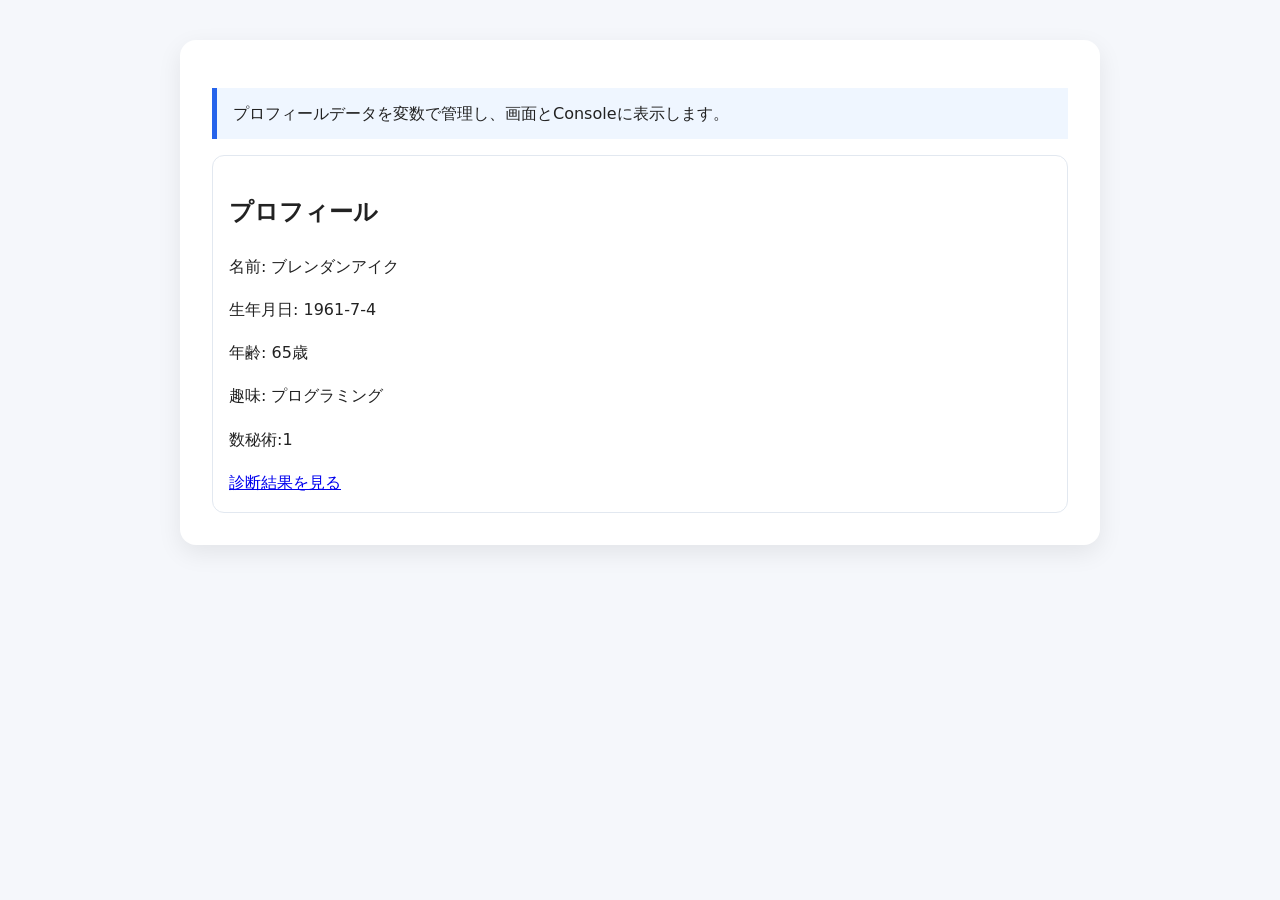
==== index.html @ 068043ab "Add files via upload" ====
<!DOCTYPE html>
<html lang="ja">

<head>
  <meta charset="UTF-8">
  <meta name="viewport" content="width=device-width, initial-scale=1.0">
  <title>Lesson2 変数とデータ型</title>
  <link rel="stylesheet" href="style.css">
</head>

<body>
  <main>
    <p class="note">プロフィールデータを変数で管理し、画面とConsoleに表示します。</p>
    <div id="profile" class="card"></div>
  </main>
  <script src="script.js"></script>
</body>

</html>
---- style.css ----
* {
  box-sizing: border-box;
}
body {
  margin: 0;
  padding: 40px 20px;
  font-family:
    system-ui,
    -apple-system,
    BlinkMacSystemFont,
    "Segoe UI",
    sans-serif;
  line-height: 1.7;
  color: #222;
  background: #f5f7fb;
}
main {
  max-width: 920px;
  margin: 0 auto;
  padding: 32px;
  background: #fff;
  border-radius: 16px;
  box-shadow: 0 8px 24px rgba(0, 0, 0, 0.08);
}
h1 {
  margin-top: 0;
  font-size: clamp(28px, 5vw, 48px);
}
button,
input,
select,
textarea {
  font: inherit;
}
button {
  cursor: pointer;
  padding: 10px 18px;
  border: 0;
  border-radius: 8px;
  color: #fff;
  background: #2563eb;
}
button.secondary {
  background: #64748b;
}
input,
select,
textarea {
  width: 100%;
  max-width: 420px;
  padding: 10px 12px;
  border: 1px solid #cbd5e1;
  border-radius: 8px;
}
.card {
  padding: 16px;
  border: 1px solid #e2e8f0;
  border-radius: 12px;
  background: #fff;
}
.note {
  padding: 12px 16px;
  border-left: 5px solid #2563eb;
  background: #eff6ff;
}
.error {
  color: #dc2626;
  font-weight: 700;
}
.success {
  color: #16a34a;
  font-weight: 700;
}
.grid {
  display: grid;
  gap: 16px;
}
@media (min-width: 720px) {
  .grid.cols-2 {
    grid-template-columns: repeat(2, 1fr);
  }
}

.text {
  font-size: 12px;
}
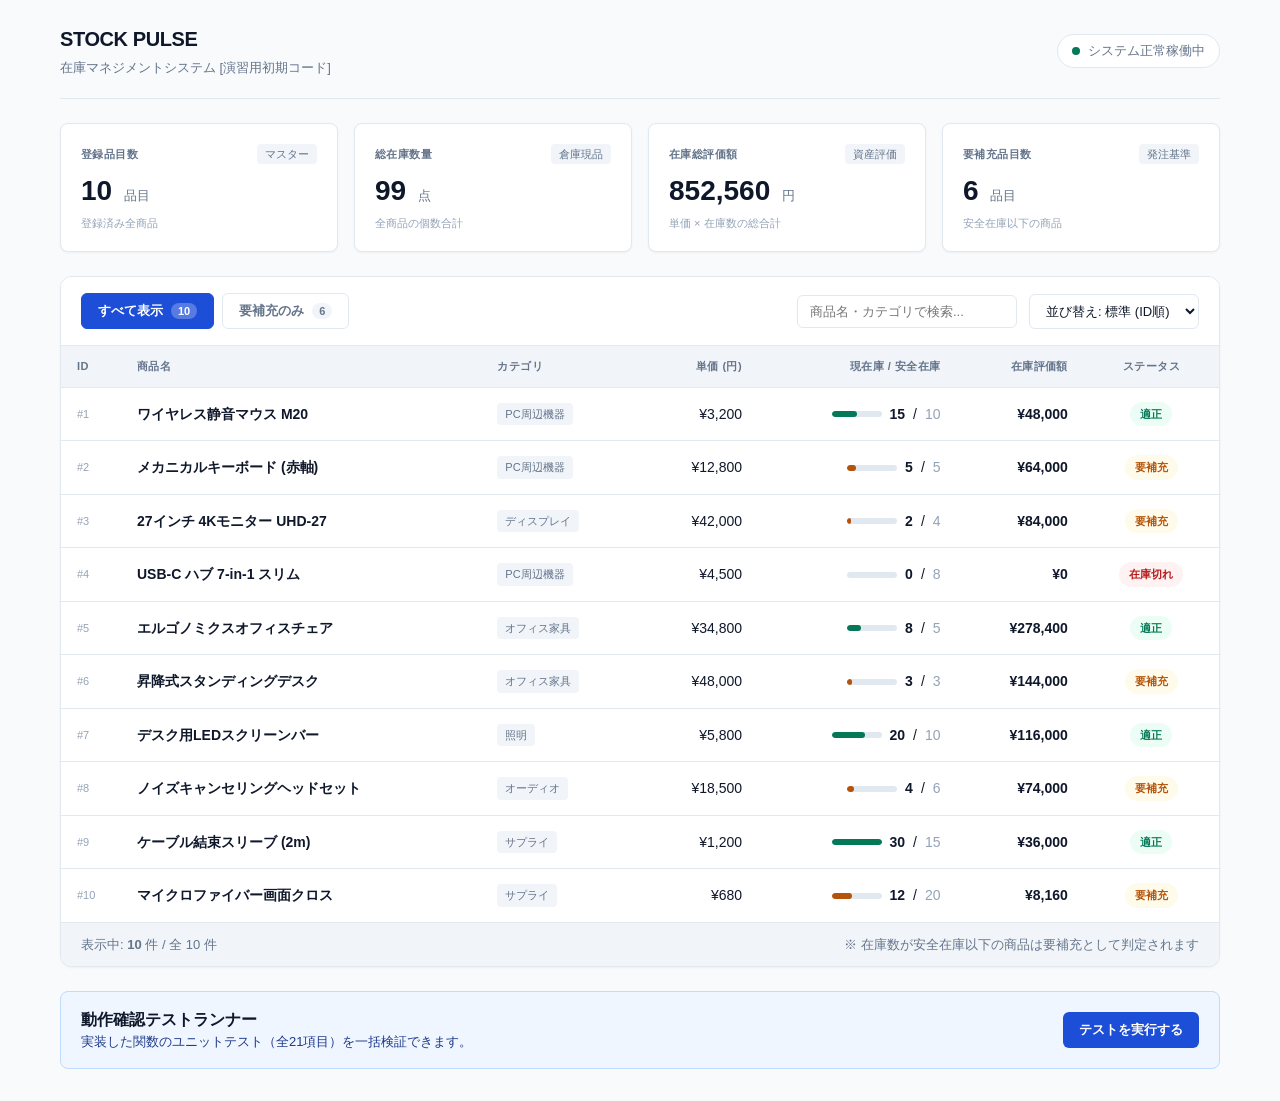
==== commit 3dd71a22: "Add files via upload" ====
--- a/index.html
+++ b/index.html
@@ -1,19 +1,133 @@
 <!DOCTYPE html>
 <html lang="ja">
-
 <head>
   <meta charset="UTF-8">
   <meta name="viewport" content="width=device-width, initial-scale=1.0">
-  <title>Lesson2 変数とデータ型</title>
+  <title>STOCK PULSE | 在庫マネジメントシステム (演習用)</title>
   <link rel="stylesheet" href="style.css">
 </head>
+<body>
+  <div class="app-container">
+    <header class="app-header">
+      <div class="brand-area">
+        <h1 class="app-title">STOCK PULSE</h1>
+        <p class="app-subtitle">在庫マネジメントシステム [演習用初期コード]</p>
+      </div>
+      <div class="system-status">
+        <span class="status-dot"></span>
+        <span>システム正常稼働中</span>
+      </div>
+    </header>
 
-<body>
-  <main>
-    <p class="note">プロフィールデータを変数で管理し、画面とConsoleに表示します。</p>
-    <div id="profile" class="card"></div>
-  </main>
-  <script src="script.js"></script>
+    <section class="summary-grid" aria-label="在庫主要指標">
+      <div class="metric-card">
+        <div class="metric-header">
+          <span class="metric-label">登録品目数</span>
+          <span class="metric-category-tag">マスター</span>
+        </div>
+        <div class="metric-value">
+          <span id="metric-total-items">-</span>
+          <span class="metric-unit">品目</span>
+        </div>
+        <div class="metric-subtext">登録済み全商品</div>
+      </div>
+
+      <div class="metric-card">
+        <div class="metric-header">
+          <span class="metric-label">総在庫数量</span>
+          <span class="metric-category-tag">倉庫現品</span>
+        </div>
+        <div class="metric-value">
+          <span id="metric-total-stock">-</span>
+          <span class="metric-unit">点</span>
+        </div>
+        <div class="metric-subtext">全商品の個数合計</div>
+      </div>
+
+      <div class="metric-card">
+        <div class="metric-header">
+          <span class="metric-label">在庫総評価額</span>
+          <span class="metric-category-tag">資産評価</span>
+        </div>
+        <div class="metric-value">
+          <span id="metric-total-value">-</span>
+          <span class="metric-unit">円</span>
+        </div>
+        <div class="metric-subtext">単価 × 在庫数の総合計</div>
+      </div>
+
+      <div class="metric-card">
+        <div class="metric-header">
+          <span class="metric-label">要補充品目数</span>
+          <span class="metric-category-tag">発注基準</span>
+        </div>
+        <div class="metric-value">
+          <span id="metric-low-stock">-</span>
+          <span class="metric-unit">品目</span>
+        </div>
+        <div class="metric-subtext">安全在庫以下の商品</div>
+      </div>
+    </section>
+
+    <main class="content-card">
+      <div class="toolbar">
+        <div class="filter-buttons">
+          <button id="btn-filter-all" class="btn active" type="button">
+            すべて表示
+            <span id="counter-all" class="btn-counter">0</span>
+          </button>
+          <button id="btn-filter-low" class="btn" type="button">
+            要補充のみ
+            <span id="counter-low" class="btn-counter">0</span>
+          </button>
+        </div>
+
+        <div class="tools-right">
+          <input type="text" id="search-input" class="search-input" placeholder="商品名・カテゴリで検索..." aria-label="商品検索">
+          <select id="sort-select" class="select-box" aria-label="並び替え">
+            <option value="default">並び替え: 標準 (ID順)</option>
+            <option value="price-asc">価格が安い順</option>
+            <option value="price-desc">価格が高い順</option>
+            <option value="stock-asc">在庫が少ない順</option>
+            <option value="stock-desc">在庫が多い順</option>
+          </select>
+        </div>
+      </div>
+
+      <div class="table-wrapper">
+        <table class="stock-table">
+          <thead>
+            <tr>
+              <th class="col-id">ID</th>
+              <th>商品名</th>
+              <th>カテゴリ</th>
+              <th class="col-number">単価 (円)</th>
+              <th class="col-number">現在庫 / 安全在庫</th>
+              <th class="col-number">在庫評価額</th>
+              <th style="text-align: center;">ステータス</th>
+            </tr>
+          </thead>
+          <tbody id="stock-table-body">
+          </tbody>
+        </table>
+      </div>
+
+      <div class="table-footer">
+        <div>表示中: <strong id="current-view-count">0</strong> 件 / 全 <span id="total-view-count">0</span> 件</div>
+        <div>※ 在庫数が安全在庫以下の商品は要補充として判定されます</div>
+      </div>
+    </main>
+
+    <aside class="test-link-banner">
+      <div>
+        <strong>動作確認テストランナー</strong>
+        <p>実装した関数のユニットテスト（全21項目）を一括検証できます。</p>
+      </div>
+      <a href="test.html" class="test-btn">テストを実行する</a>
+    </aside>
+  </div>
+
+  <script src="data.js"></script>
+  <script src="app.js"></script>
 </body>
-
-</html>+</html>
--- a/style.css
+++ b/style.css
@@ -1,86 +1,486 @@
-* {
+:root {
+  --md-sys-color-background: #f8fafc;
+  --md-sys-color-surface: #ffffff;
+  --md-sys-color-surface-variant: #f1f5f9;
+  --md-sys-color-outline: #e2e8f0;
+  --md-sys-color-outline-variant: #cbd5e1;
+
+  --md-sys-color-on-surface: #0f172a;
+  --md-sys-color-on-surface-variant: #64748b;
+  --md-sys-color-on-surface-muted: #94a3b8;
+
+  --md-sys-color-primary: #1d4ed8;
+  --md-sys-color-primary-hover: #1e40af;
+  --md-sys-color-primary-container: #eff6ff;
+  --md-sys-color-on-primary-container: #1e3a8a;
+
+  --md-sys-color-success: #047857;
+  --md-sys-color-success-container: #ecfdf5;
+  --md-sys-color-warning: #b45309;
+  --md-sys-color-warning-container: #fffbeb;
+  --md-sys-color-error: #b91c1c;
+  --md-sys-color-error-container: #fef2f2;
+
+  --font-family-base: -apple-system, BlinkMacSystemFont, "Segoe UI", Roboto, "Hiragino Sans", "Meiryo", sans-serif;
+  --font-size-xs: 11px;
+  --font-size-sm: 13px;
+  --font-size-base: 14px;
+  --font-size-lg: 16px;
+  --font-size-xl: 20px;
+  --font-size-display: 28px;
+
+  --font-weight-regular: 400;
+  --font-weight-medium: 500;
+  --font-weight-semibold: 600;
+  --font-weight-bold: 700;
+
+  --spacing-1: 4px;
+  --spacing-2: 8px;
+  --spacing-3: 12px;
+  --spacing-4: 16px;
+  --spacing-5: 20px;
+  --spacing-6: 24px;
+  --spacing-8: 32px;
+
+  --radius-xs: 4px;
+  --radius-sm: 6px;
+  --radius-md: 8px;
+  --radius-lg: 12px;
+  --radius-full: 9999px;
+
+  --elevation-0: none;
+  --elevation-1: 0 1px 3px 0 rgba(0, 0, 0, 0.04), 0 1px 2px -1px rgba(0, 0, 0, 0.04);
+  --elevation-2: 0 4px 6px -1px rgba(0, 0, 0, 0.06), 0 2px 4px -2px rgba(0, 0, 0, 0.04);
+
+  --focus-ring: 0 0 0 3px rgba(37, 99, 235, 0.2);
+}
+
+*, *::before, *::after {
   box-sizing: border-box;
-}
+  margin: 0;
+  padding: 0;
+}
+
 body {
-  margin: 0;
-  padding: 40px 20px;
-  font-family:
-    system-ui,
-    -apple-system,
-    BlinkMacSystemFont,
-    "Segoe UI",
-    sans-serif;
-  line-height: 1.7;
-  color: #222;
-  background: #f5f7fb;
-}
-main {
-  max-width: 920px;
+  font-family: var(--font-family-base);
+  background-color: var(--md-sys-color-background);
+  color: var(--md-sys-color-on-surface);
+  line-height: 1.5;
+  -webkit-font-smoothing: antialiased;
+}
+
+.app-container {
+  max-width: 1200px;
   margin: 0 auto;
-  padding: 32px;
-  background: #fff;
-  border-radius: 16px;
-  box-shadow: 0 8px 24px rgba(0, 0, 0, 0.08);
-}
-h1 {
-  margin-top: 0;
-  font-size: clamp(28px, 5vw, 48px);
-}
-button,
-input,
-select,
-textarea {
-  font: inherit;
-}
-button {
+  padding: var(--spacing-6) var(--spacing-5) var(--spacing-8);
+}
+
+.app-header {
+  display: flex;
+  justify-content: space-between;
+  align-items: center;
+  padding-bottom: var(--spacing-5);
+  border-bottom: 1px solid var(--md-sys-color-outline);
+  margin-bottom: var(--spacing-6);
+}
+
+.brand-area {
+  display: flex;
+  flex-direction: column;
+  gap: var(--spacing-1);
+}
+
+.app-title {
+  font-size: var(--font-size-xl);
+  font-weight: var(--font-weight-bold);
+  letter-spacing: -0.02em;
+  color: var(--md-sys-color-on-surface);
+}
+
+.app-subtitle {
+  font-size: var(--font-size-sm);
+  color: var(--md-sys-color-on-surface-variant);
+  font-weight: var(--font-weight-regular);
+}
+
+.system-status {
+  display: flex;
+  align-items: center;
+  gap: var(--spacing-2);
+  font-size: var(--font-size-sm);
+  color: var(--md-sys-color-on-surface-variant);
+  background-color: var(--md-sys-color-surface);
+  padding: 6px 14px;
+  border-radius: var(--radius-full);
+  border: 1px solid var(--md-sys-color-outline);
+  cursor: default;
+}
+
+.status-dot {
+  width: 8px;
+  height: 8px;
+  background-color: var(--md-sys-color-success);
+  border-radius: var(--radius-full);
+}
+
+.summary-grid {
+  display: grid;
+  grid-template-columns: repeat(auto-fit, minmax(240px, 1fr));
+  gap: var(--spacing-4);
+  margin-bottom: var(--spacing-6);
+}
+
+.metric-card {
+  background-color: var(--md-sys-color-surface);
+  padding: var(--spacing-5);
+  border-radius: var(--radius-md);
+  border: 1px solid var(--md-sys-color-outline);
+  box-shadow: var(--elevation-1);
+  display: flex;
+  flex-direction: column;
+  cursor: default;
+}
+
+.metric-header {
+  display: flex;
+  justify-content: space-between;
+  align-items: center;
+  margin-bottom: var(--spacing-3);
+}
+
+.metric-label {
+  font-size: var(--font-size-xs);
+  font-weight: var(--font-weight-semibold);
+  color: var(--md-sys-color-on-surface-variant);
+  text-transform: uppercase;
+  letter-spacing: 0.04em;
+}
+
+.metric-category-tag {
+  font-size: var(--font-size-xs);
+  font-weight: var(--font-weight-medium);
+  padding: 2px 8px;
+  border-radius: var(--radius-xs);
+  background-color: var(--md-sys-color-surface-variant);
+  color: var(--md-sys-color-on-surface-variant);
+}
+
+.metric-value {
+  font-size: var(--font-size-display);
+  font-weight: var(--font-weight-bold);
+  color: var(--md-sys-color-on-surface);
+  line-height: 1.1;
+  font-feature-settings: "tnum";
+  font-variant-numeric: tabular-nums;
+}
+
+.metric-unit {
+  font-size: var(--font-size-sm);
+  font-weight: var(--font-weight-medium);
+  color: var(--md-sys-color-on-surface-variant);
+  margin-left: var(--spacing-1);
+}
+
+.metric-subtext {
+  font-size: var(--font-size-xs);
+  color: var(--md-sys-color-on-surface-muted);
+  margin-top: var(--spacing-2);
+}
+
+.content-card {
+  background-color: var(--md-sys-color-surface);
+  border-radius: var(--radius-lg);
+  border: 1px solid var(--md-sys-color-outline);
+  box-shadow: var(--elevation-1);
+  overflow: hidden;
+}
+
+.toolbar {
+  padding: var(--spacing-4) var(--spacing-5);
+  border-bottom: 1px solid var(--md-sys-color-outline);
+  display: flex;
+  flex-wrap: wrap;
+  gap: var(--spacing-3);
+  justify-content: space-between;
+  align-items: center;
+  background-color: var(--md-sys-color-surface);
+}
+
+.filter-buttons {
+  display: flex;
+  gap: var(--spacing-2);
+}
+
+.btn {
+  padding: 8px 16px;
+  font-size: var(--font-size-sm);
+  font-weight: var(--font-weight-semibold);
+  border-radius: var(--radius-sm);
+  border: 1px solid var(--md-sys-color-outline);
+  background-color: var(--md-sys-color-surface);
+  color: var(--md-sys-color-on-surface-variant);
   cursor: pointer;
-  padding: 10px 18px;
-  border: 0;
-  border-radius: 8px;
-  color: #fff;
-  background: #2563eb;
-}
-button.secondary {
-  background: #64748b;
-}
-input,
-select,
-textarea {
+  transition: background-color 0.15s ease, border-color 0.15s ease, color 0.15s ease;
+  display: inline-flex;
+  align-items: center;
+  gap: var(--spacing-2);
+}
+
+.btn:hover {
+  background-color: var(--md-sys-color-surface-variant);
+  color: var(--md-sys-color-on-surface);
+  border-color: var(--md-sys-color-outline-variant);
+}
+
+.btn:focus-visible {
+  outline: none;
+  box-shadow: var(--focus-ring);
+}
+
+.btn:active {
+  transform: translateY(1px);
+}
+
+.btn.active {
+  background-color: var(--md-sys-color-primary);
+  border-color: var(--md-sys-color-primary);
+  color: #ffffff;
+}
+
+.btn.active:hover {
+  background-color: var(--md-sys-color-primary-hover);
+  border-color: var(--md-sys-color-primary-hover);
+}
+
+.btn-counter {
+  background-color: rgba(255, 255, 255, 0.25);
+  padding: 2px 7px;
+  border-radius: var(--radius-full);
+  font-size: var(--font-size-xs);
+  font-feature-settings: "tnum";
+}
+
+.btn:not(.active) .btn-counter {
+  background-color: var(--md-sys-color-surface-variant);
+  color: var(--md-sys-color-on-surface-variant);
+}
+
+.tools-right {
+  display: flex;
+  align-items: center;
+  gap: var(--spacing-3);
+  flex-wrap: wrap;
+}
+
+.search-input {
+  padding: 8px 12px;
+  font-size: var(--font-size-sm);
+  border: 1px solid var(--md-sys-color-outline);
+  border-radius: var(--radius-sm);
+  outline: none;
+  width: 220px;
+  background-color: var(--md-sys-color-surface);
+  color: var(--md-sys-color-on-surface);
+  transition: border-color 0.15s ease, box-shadow 0.15s ease;
+}
+
+.search-input:focus {
+  border-color: var(--md-sys-color-primary);
+  box-shadow: var(--focus-ring);
+}
+
+.select-box {
+  padding: 8px 12px;
+  font-size: var(--font-size-sm);
+  border: 1px solid var(--md-sys-color-outline);
+  border-radius: var(--radius-sm);
+  background-color: var(--md-sys-color-surface);
+  color: var(--md-sys-color-on-surface);
+  outline: none;
+  cursor: pointer;
+  transition: border-color 0.15s ease;
+}
+
+.select-box:focus {
+  border-color: var(--md-sys-color-primary);
+  box-shadow: var(--focus-ring);
+}
+
+.table-wrapper {
+  overflow-x: auto;
+}
+
+.stock-table {
   width: 100%;
-  max-width: 420px;
-  padding: 10px 12px;
-  border: 1px solid #cbd5e1;
-  border-radius: 8px;
-}
-.card {
-  padding: 16px;
-  border: 1px solid #e2e8f0;
-  border-radius: 12px;
-  background: #fff;
-}
-.note {
-  padding: 12px 16px;
-  border-left: 5px solid #2563eb;
-  background: #eff6ff;
-}
-.error {
-  color: #dc2626;
-  font-weight: 700;
-}
-.success {
-  color: #16a34a;
-  font-weight: 700;
-}
-.grid {
-  display: grid;
-  gap: 16px;
-}
-@media (min-width: 720px) {
-  .grid.cols-2 {
-    grid-template-columns: repeat(2, 1fr);
+  border-collapse: collapse;
+  text-align: left;
+  font-size: var(--font-size-base);
+}
+
+.stock-table th {
+  background-color: var(--md-sys-color-surface-variant);
+  padding: 12px var(--spacing-4);
+  font-weight: var(--font-weight-semibold);
+  font-size: var(--font-size-xs);
+  color: var(--md-sys-color-on-surface-variant);
+  text-transform: uppercase;
+  letter-spacing: 0.04em;
+  border-bottom: 1px solid var(--md-sys-color-outline);
+  white-space: nowrap;
+}
+
+.stock-table td {
+  padding: 14px var(--spacing-4);
+  border-bottom: 1px solid var(--md-sys-color-outline);
+  vertical-align: middle;
+}
+
+.stock-table tbody tr:hover {
+  background-color: #f8fafc;
+}
+
+.stock-table tbody tr:last-child td {
+  border-bottom: none;
+}
+
+.col-id {
+  width: 60px;
+  color: var(--md-sys-color-on-surface-muted);
+  font-size: var(--font-size-xs);
+  font-feature-settings: "tnum";
+}
+
+.col-product-name {
+  font-weight: var(--font-weight-semibold);
+  color: var(--md-sys-color-on-surface);
+}
+
+.category-tag {
+  display: inline-block;
+  padding: 3px 8px;
+  border-radius: var(--radius-xs);
+  font-size: var(--font-size-xs);
+  font-weight: var(--font-weight-medium);
+  background-color: var(--md-sys-color-surface-variant);
+  color: var(--md-sys-color-on-surface-variant);
+}
+
+.col-number {
+  text-align: right;
+  font-feature-settings: "tnum";
+  font-variant-numeric: tabular-nums;
+}
+
+.stock-meter-container {
+  display: flex;
+  align-items: center;
+  gap: var(--spacing-2);
+  justify-content: flex-end;
+}
+
+.stock-bar-bg {
+  width: 50px;
+  height: 6px;
+  background-color: var(--md-sys-color-outline);
+  border-radius: var(--radius-full);
+  overflow: hidden;
+}
+
+.stock-bar-fill {
+  height: 100%;
+  border-radius: var(--radius-full);
+}
+
+.status-badge {
+  display: inline-flex;
+  align-items: center;
+  padding: 4px 10px;
+  border-radius: var(--radius-full);
+  font-size: var(--font-size-xs);
+  font-weight: var(--font-weight-semibold);
+  white-space: nowrap;
+}
+
+.badge-normal {
+  background-color: var(--md-sys-color-success-container);
+  color: var(--md-sys-color-success);
+}
+
+.badge-low {
+  background-color: var(--md-sys-color-warning-container);
+  color: var(--md-sys-color-warning);
+}
+
+.badge-out {
+  background-color: var(--md-sys-color-error-container);
+  color: var(--md-sys-color-error);
+}
+
+.table-footer {
+  padding: 12px var(--spacing-5);
+  background-color: var(--md-sys-color-surface-variant);
+  border-top: 1px solid var(--md-sys-color-outline);
+  display: flex;
+  justify-content: space-between;
+  align-items: center;
+  font-size: var(--font-size-sm);
+  color: var(--md-sys-color-on-surface-variant);
+}
+
+.test-link-banner {
+  margin-top: var(--spacing-6);
+  background-color: var(--md-sys-color-primary-container);
+  border: 1px solid #bfdbfe;
+  border-radius: var(--radius-md);
+  padding: var(--spacing-4) var(--spacing-5);
+  display: flex;
+  justify-content: space-between;
+  align-items: center;
+  flex-wrap: wrap;
+  gap: var(--spacing-3);
+}
+
+.test-link-banner p {
+  font-size: var(--font-size-sm);
+  color: var(--md-sys-color-on-primary-container);
+}
+
+.test-btn {
+  background-color: var(--md-sys-color-primary);
+  color: #ffffff;
+  text-decoration: none;
+  padding: 8px 16px;
+  border-radius: var(--radius-sm);
+  font-size: var(--font-size-sm);
+  font-weight: var(--font-weight-semibold);
+  transition: background-color 0.15s ease;
+  display: inline-block;
+}
+
+.test-btn:hover {
+  background-color: var(--md-sys-color-primary-hover);
+}
+
+.test-btn:focus-visible {
+  outline: none;
+  box-shadow: var(--focus-ring);
+}
+
+@media (max-width: 768px) {
+  .app-header {
+    flex-direction: column;
+    align-items: flex-start;
+    gap: var(--spacing-3);
   }
-}
-
-.text {
-  font-size: 12px;
-}
+  .toolbar {
+    flex-direction: column;
+    align-items: stretch;
+  }
+  .tools-right {
+    flex-direction: column;
+    align-items: stretch;
+  }
+  .search-input {
+    width: 100%;
+  }
+}
